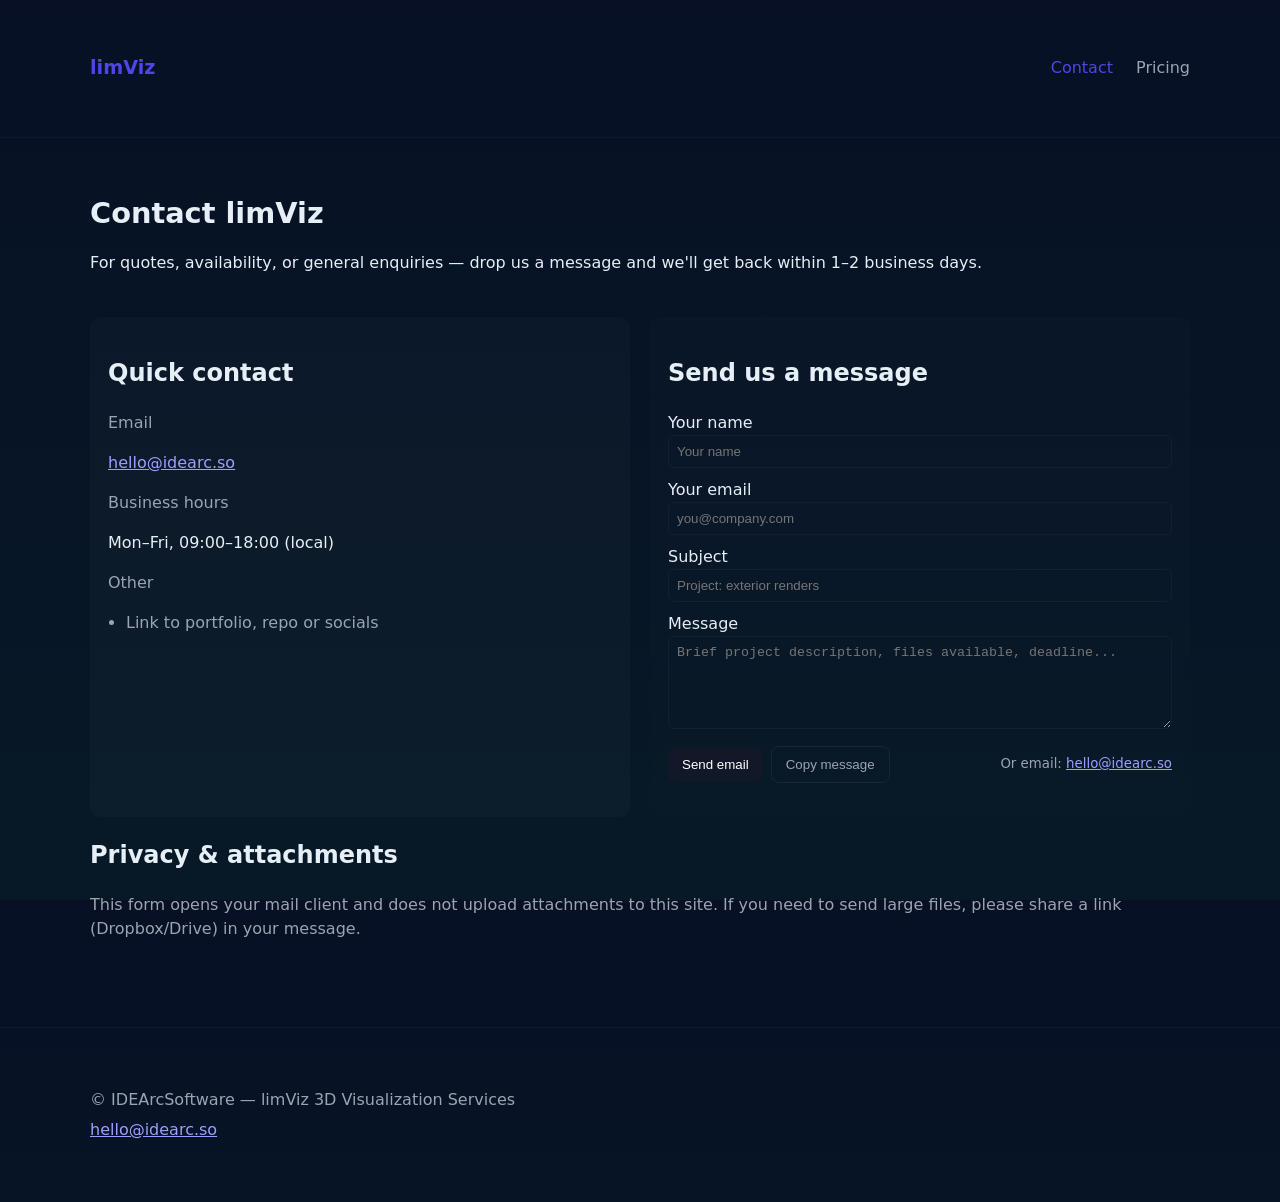
==== docs/contact.html @ 0bfec056 "Add contact page" ====
<!doctype html>
<html lang="en">
<head>
  <meta charset="utf-8" />
  <meta name="viewport" content="width=device-width,initial-scale=1" />
  <title>limViz — Contact</title>
  <meta name="description" content="Contact limViz for 3D visualization quotes, collaboration, and support." />
  <link rel="stylesheet" href="./css/pricing.css" />
</head>
<body>
  <header class="site-header">
    <div class="container">
      <a class="logo" href="./pricing.html">limViz</a>
      <nav aria-label="Primary">
        <a href="./contact.html" class="active">Contact</a>
        <a href="./pricing.html">Pricing</a>
      </nav>
    </div>
  </header>

  <main class="container">
    <section class="hero">
      <h1>Contact limViz</h1>
      <p>For quotes, availability, or general enquiries — drop us a message and we'll get back within 1–2 business days.</p>
    </section>

    <section style="margin-top:18px; display:grid; grid-template-columns: 1fr 1fr; gap:20px;">
      <div style="background:rgba(255,255,255,0.02); padding:18px; border-radius:10px;">
        <h2>Quick contact</h2>
        <p style="color:var(--muted)">Email</p>
        <p><a href="mailto:hello@idearc.so">hello@idearc.so</a></p>

        <p style="color:var(--muted); margin-top:10px;">Business hours</p>
        <p>Mon–Fri, 09:00–18:00 (local)</p>

        <p style="color:var(--muted); margin-top:10px;">Other</p>
        <ul style="padding-left:18px; color:var(--muted); margin:6px 0 0;">
          <li>Link to portfolio, repo or socials</li>
        </ul>
      </div>

      <div style="background:linear-gradient(180deg, rgba(255,255,255,0.01), rgba(255,255,255,0.005)); padding:18px; border-radius:10px;">
        <h2>Send us a message</h2>
        <form id="contactForm" onsubmit="return false;" aria-label="Contact form" style="display:grid; gap:10px;">
          <label>
            Your name
            <input id="name" type="text" required placeholder="Your name" style="width:100%; padding:8px; border-radius:6px; border:1px solid rgba(255,255,255,0.04); background:transparent; color:inherit"/>
          </label>
          <label>
            Your email
            <input id="email" type="email" required placeholder="you@company.com" style="width:100%; padding:8px; border-radius:6px; border:1px solid rgba(255,255,255,0.04); background:transparent; color:inherit"/>
          </label>
          <label>
            Subject
            <input id="subject" type="text" placeholder="Project: exterior renders" style="width:100%; padding:8px; border-radius:6px; border:1px solid rgba(255,255,255,0.04); background:transparent; color:inherit"/>
          </label>
          <label>
            Message
            <textarea id="message" rows="5" required placeholder="Brief project description, files available, deadline..." style="width:100%; padding:8px; border-radius:6px; border:1px solid rgba(255,255,255,0.04); background:transparent; color:inherit"></textarea>
          </label>

          <div style="display:flex; gap:8px; align-items:center;">
            <button id="sendBtn" class="btn">Send email</button>
            <button id="copyBtn" class="btn secondary" type="button">Copy message</button>
            <small style="color:var(--muted); margin-left:auto;">Or email: <a href="mailto:hello@idearc.so">hello@idearc.so</a></small>
          </div>

          <p id="status" style="color:var(--muted); margin:6px 0 0;"></p>
        </form>
      </div>
    </section>

    <section class="faq" style="margin-top:18px;">
      <h2>Privacy & attachments</h2>
      <p style="color:var(--muted)">This form opens your mail client and does not upload attachments to this site. If you need to send large files, please share a link (Dropbox/Drive) in your message.</p>
    </section>
  </main>

  <footer class="site-footer">
    <div class="container">
      <p>© IDEArcSoftware — limViz 3D Visualization Services</p>
      <p><a href="mailto:hello@idearc.so">hello@idearc.so</a></p>
    </div>
  </footer>

  <script>
    (function(){
      const sendBtn = document.getElementById('sendBtn');
      const copyBtn = document.getElementById('copyBtn');
      const status = document.getElementById('status');

      function encodeMailto(to, subject, body) {
        return 'mailto:' + encodeURIComponent(to)
          + '?subject=' + encodeURIComponent(subject)
          + '&body=' + encodeURIComponent(body);
      }

      sendBtn.addEventListener('click', function(e){
        e.preventDefault();
        const name = document.getElementById('name').value.trim();
        const email = document.getElementById('email').value.trim();
        const subject = document.getElementById('subject').value.trim() || 'limViz inquiry';
        const message = document.getElementById('message').value.trim();

        if(!name || !email || !message){
          status.textContent = 'Please fill name, email and message.';
          return;
        }

        const bodyLines = [
          `Name: ${name}`,
          `Email: ${email}`,
          '',
          message,
          '',
          '---',
          'Please attach links to files or references if available.'
        ];
        const body = bodyLines.join('\n');

        // open user mail client
        window.location.href = encodeMailto('hello@idearc.so', subject, body);
        status.textContent = 'Opening your email client…';
      });

      copyBtn.addEventListener('click', function(){
        const name = document.getElementById('name').value.trim();
        const email = document.getElementById('email').value.trim();
        const subject = document.getElementById('subject').value.trim() || 'limViz inquiry';
        const message = document.getElementById('message').value.trim();
        const text = `Subject: ${subject}\nName: ${name}\nEmail: ${email}\n\n${message}`;
        if(navigator.clipboard){
          navigator.clipboard.writeText(text).then(()=>{
            status.textContent = 'Message copied to clipboard — paste into an email.';
            setTimeout(()=> status.textContent = '', 3000);
          });
        } else {
          alert(text);
        }
      });
    })();
  </script>
</body>
</html>
---- docs/css/pricing.css ----
:root{
  --bg:#0f1724;
  --card:#0b1220;
  --accent:#4f46e5;
  --muted:#9aa4b2;
  --surface:#0b1220;
  --glass: rgba(255,255,255,0.03);
  --radius:12px;
  --max-width:1100px;
  --gap:20px;
  font-family: Inter, ui-sans-serif, system-ui, -apple-system, "Segoe UI", Roboto, "Helvetica Neue", Arial;
  color-scheme: dark;
}

*{box-sizing:border-box}
html,body{height:100%}
body{
  margin:0;
  background:linear-gradient(180deg,#071025 0%, #071927 100%);
  color:#e6eef6;
  -webkit-font-smoothing:antialiased;
  -moz-osx-font-smoothing:grayscale;
  line-height:1.5;
}

.container{
  width:95%;
  max-width:var(--max-width);
  margin:0 auto;
  padding:36px 0;
}

.site-header{
  padding:18px 0;
  border-bottom:1px solid rgba(255,255,255,0.03);
}
.site-header .container{display:flex;align-items:center;justify-content:space-between}
.logo{font-weight:700;color:var(--accent);text-decoration:none;font-size:1.2rem}
nav a{color:var(--muted);margin-left:18px;text-decoration:none}
nav a.active{color:var(--accent)}

.hero{padding:18px 0 8px}
.hero h1{margin:0 0 8px;font-size:1.8rem}
.toggle{margin-top:10px;color:var(--muted);font-size:0.95rem}

.pricing-grid{
  display:grid;
  grid-template-columns:repeat(3,1fr);
  gap:var(--gap);
  margin:22px 0;
}
.card{
  background:linear-gradient(180deg, rgba(255,255,255,0.02), rgba(255,255,255,0.01));
  border-radius:var(--radius);
  padding:20px;
  border:1px solid rgba(255,255,255,0.03);
  box-shadow:0 6px 18px rgba(5,8,15,0.6);
}
.card h2{margin:0 0 8px}
.price{font-size:1.4rem;margin:6px 0 12px}
.card ul{padding-left:18px;margin:0 0 10px;color:var(--muted)}
.muted{color:var(--muted);font-size:0.95rem;margin-bottom:12px}

.featured{border:2px solid rgba(79,70,229,0.18);transform:translateY(-6px)}

.cta{
  background:var(--accent);
  color:white;
  border:none;
  padding:10px 14px;
  border-radius:8px;
  cursor:pointer;
  font-weight:600;
}

.add-ons{margin:20px 0;padding:18px;background:var(--glass);border-radius:10px;color:var(--muted)}
.add-ons ul{margin:0;padding-left:18px}

.calculator{margin:20px 0;background:linear-gradient(180deg, rgba(255,255,255,0.01), rgba(255,255,255,0.005));padding:18px;border-radius:10px}
.calculator form{display:grid;grid-template-columns:repeat(auto-fit,minmax(220px,1fr));gap:12px;align-items:center}
.calculator label{font-size:0.95rem;color:var(--muted)}
.estimate{grid-column:1/-1;font-size:1.1rem;margin-top:8px}
.actions{grid-column:1/-1;display:flex;gap:8px}
.btn{padding:10px 14px;border-radius:8px;border:none;background:#111827;color:#fff;text-decoration:none;cursor:pointer}
.btn.secondary{background:transparent;border:1px solid rgba(255,255,255,0.06);color:var(--muted)}

.faq{margin:20px 0}
details summary{cursor:pointer;padding:10px;background:var(--glass);border-radius:8px;margin-bottom:6px}
.site-footer{padding:18px 0;border-top:1px solid rgba(255,255,255,0.03);margin-top:30px}
.site-footer p{margin:6px 0;color:var(--muted)}

@media (max-width:900px){
  .pricing-grid{grid-template-columns:repeat(1,1fr)}
  .calculator form{grid-template-columns:1fr}
}
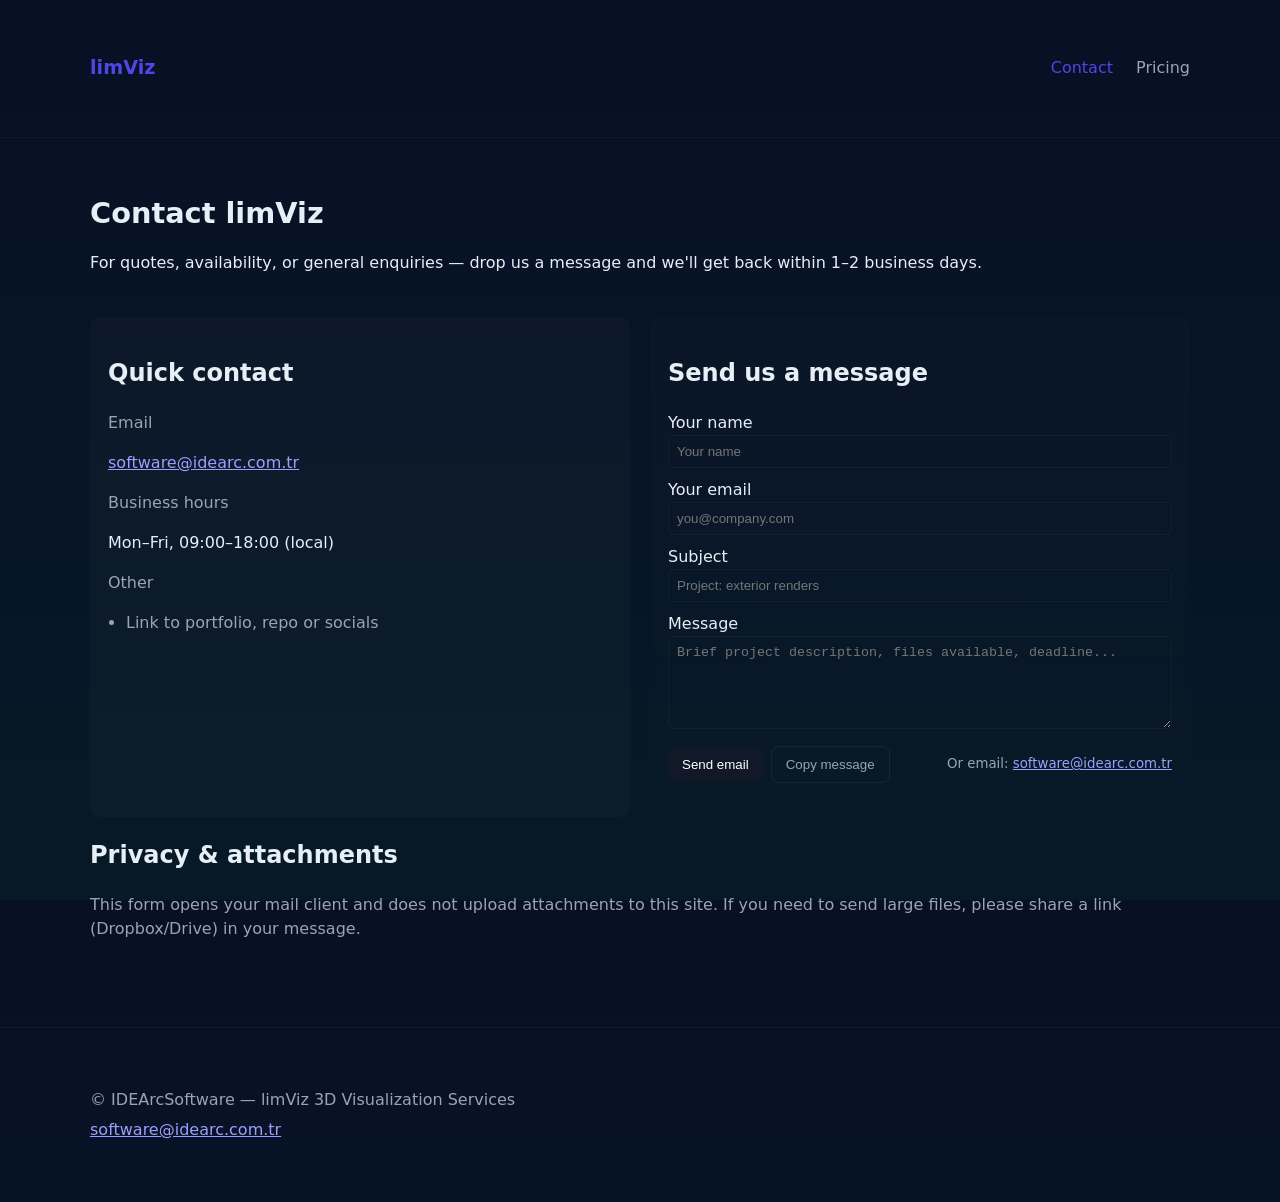
==== commit b2a03fd7: "Update contact email address to software@idearc.com.tr" ====
--- a/docs/contact.html
+++ b/docs/contact.html
@@ -28,7 +28,7 @@
       <div style="background:rgba(255,255,255,0.02); padding:18px; border-radius:10px;">
         <h2>Quick contact</h2>
         <p style="color:var(--muted)">Email</p>
-        <p><a href="mailto:hello@idearc.so">hello@idearc.so</a></p>
+        <p><a href="mailto:software@idearc.com.tr">software@idearc.com.tr</a></p>
 
         <p style="color:var(--muted); margin-top:10px;">Business hours</p>
         <p>Mon–Fri, 09:00–18:00 (local)</p>
@@ -62,7 +62,7 @@
           <div style="display:flex; gap:8px; align-items:center;">
             <button id="sendBtn" class="btn">Send email</button>
             <button id="copyBtn" class="btn secondary" type="button">Copy message</button>
-            <small style="color:var(--muted); margin-left:auto;">Or email: <a href="mailto:hello@idearc.so">hello@idearc.so</a></small>
+            <small style="color:var(--muted); margin-left:auto;">Or email: <a href="mailto:software@idearc.com.tr">software@idearc.com.tr</a></small>
           </div>
 
           <p id="status" style="color:var(--muted); margin:6px 0 0;"></p>
@@ -79,7 +79,7 @@
   <footer class="site-footer">
     <div class="container">
       <p>© IDEArcSoftware — limViz 3D Visualization Services</p>
-      <p><a href="mailto:hello@idearc.so">hello@idearc.so</a></p>
+      <p><a href="mailto:software@idearc.com.tr">software@idearc.com.tr</a></p>
     </div>
   </footer>
 
@@ -119,7 +119,7 @@
         const body = bodyLines.join('\n');
 
         // open user mail client
-        window.location.href = encodeMailto('hello@idearc.so', subject, body);
+        window.location.href = encodeMailto('software@idearc.com.tr', subject, body);
         status.textContent = 'Opening your email client…';
       });
 
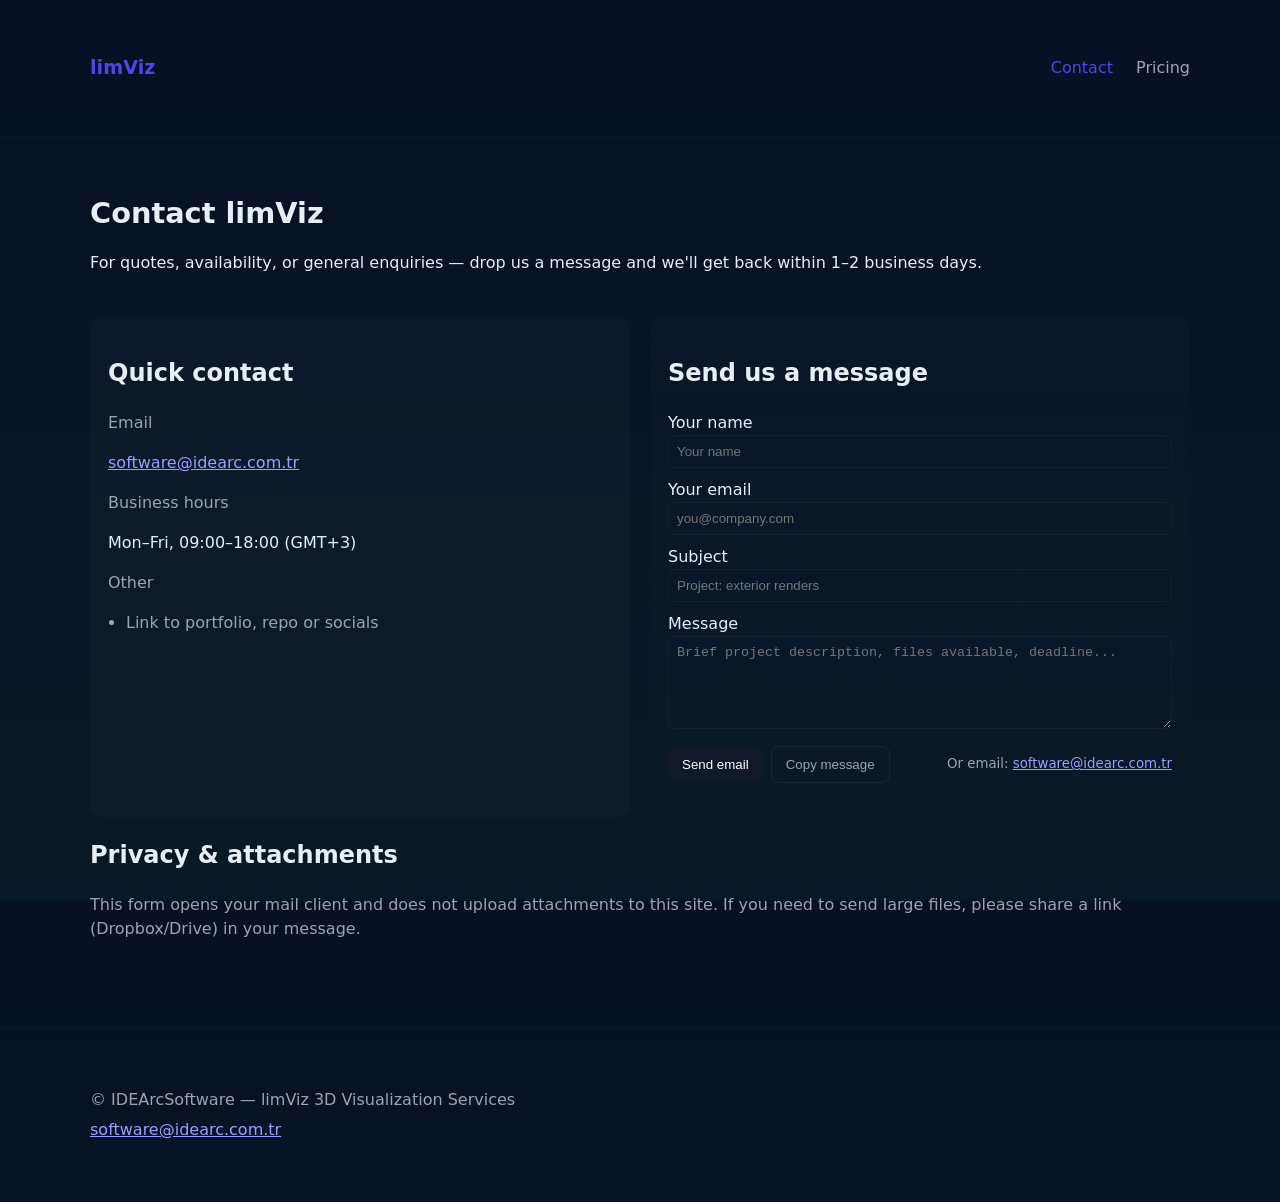
==== commit dbada53c: "Changed time at coNTACT PAGE" ====
--- a/docs/contact.html
+++ b/docs/contact.html
@@ -31,7 +31,7 @@
         <p><a href="mailto:software@idearc.com.tr">software@idearc.com.tr</a></p>
 
         <p style="color:var(--muted); margin-top:10px;">Business hours</p>
-        <p>Mon–Fri, 09:00–18:00 (local)</p>
+        <p>Mon–Fri, 09:00–18:00 (GMT+3)</p>
 
         <p style="color:var(--muted); margin-top:10px;">Other</p>
         <ul style="padding-left:18px; color:var(--muted); margin:6px 0 0;">
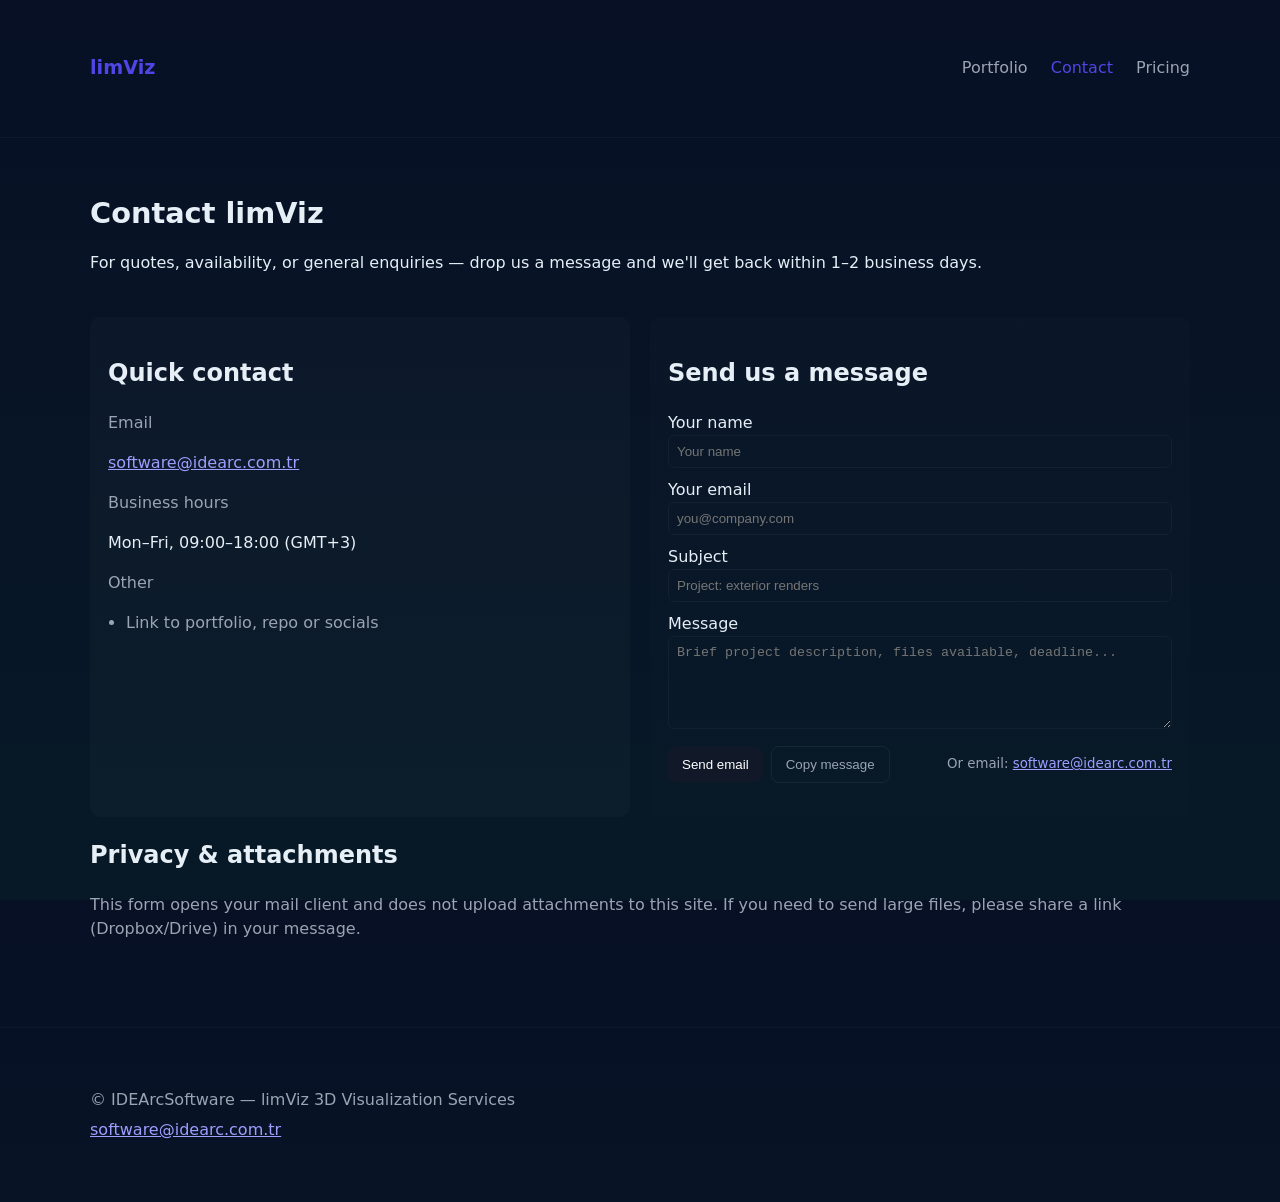
==== commit 17782948: "Added portfolio" ====
--- a/docs/contact.html
+++ b/docs/contact.html
@@ -12,6 +12,7 @@
     <div class="container">
       <a class="logo" href="./pricing.html">limViz</a>
       <nav aria-label="Primary">
+        <a href="./portfolio.html">Portfolio</a>
         <a href="./contact.html" class="active">Contact</a>
         <a href="./pricing.html">Pricing</a>
       </nav>
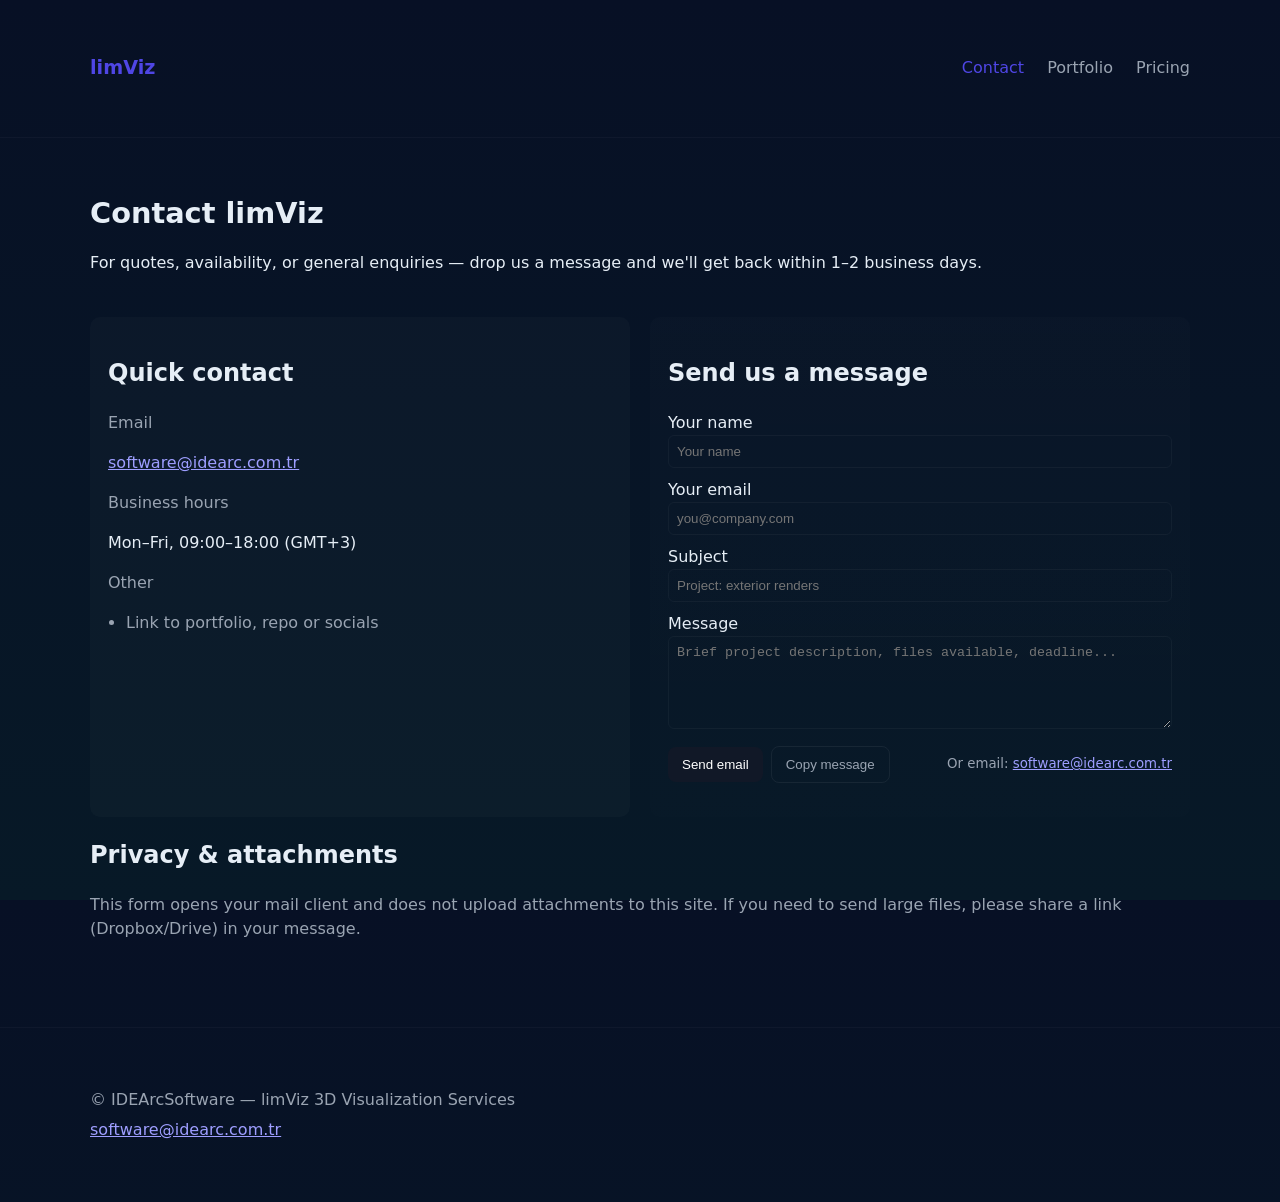
==== commit 4909fc3b: "Reordered navigation links in contact.html" ====
--- a/docs/contact.html
+++ b/docs/contact.html
@@ -12,8 +12,8 @@
     <div class="container">
       <a class="logo" href="./pricing.html">limViz</a>
       <nav aria-label="Primary">
+        <a href="./contact.html" class="active">Contact</a>
         <a href="./portfolio.html">Portfolio</a>
-        <a href="./contact.html" class="active">Contact</a>
         <a href="./pricing.html">Pricing</a>
       </nav>
     </div>
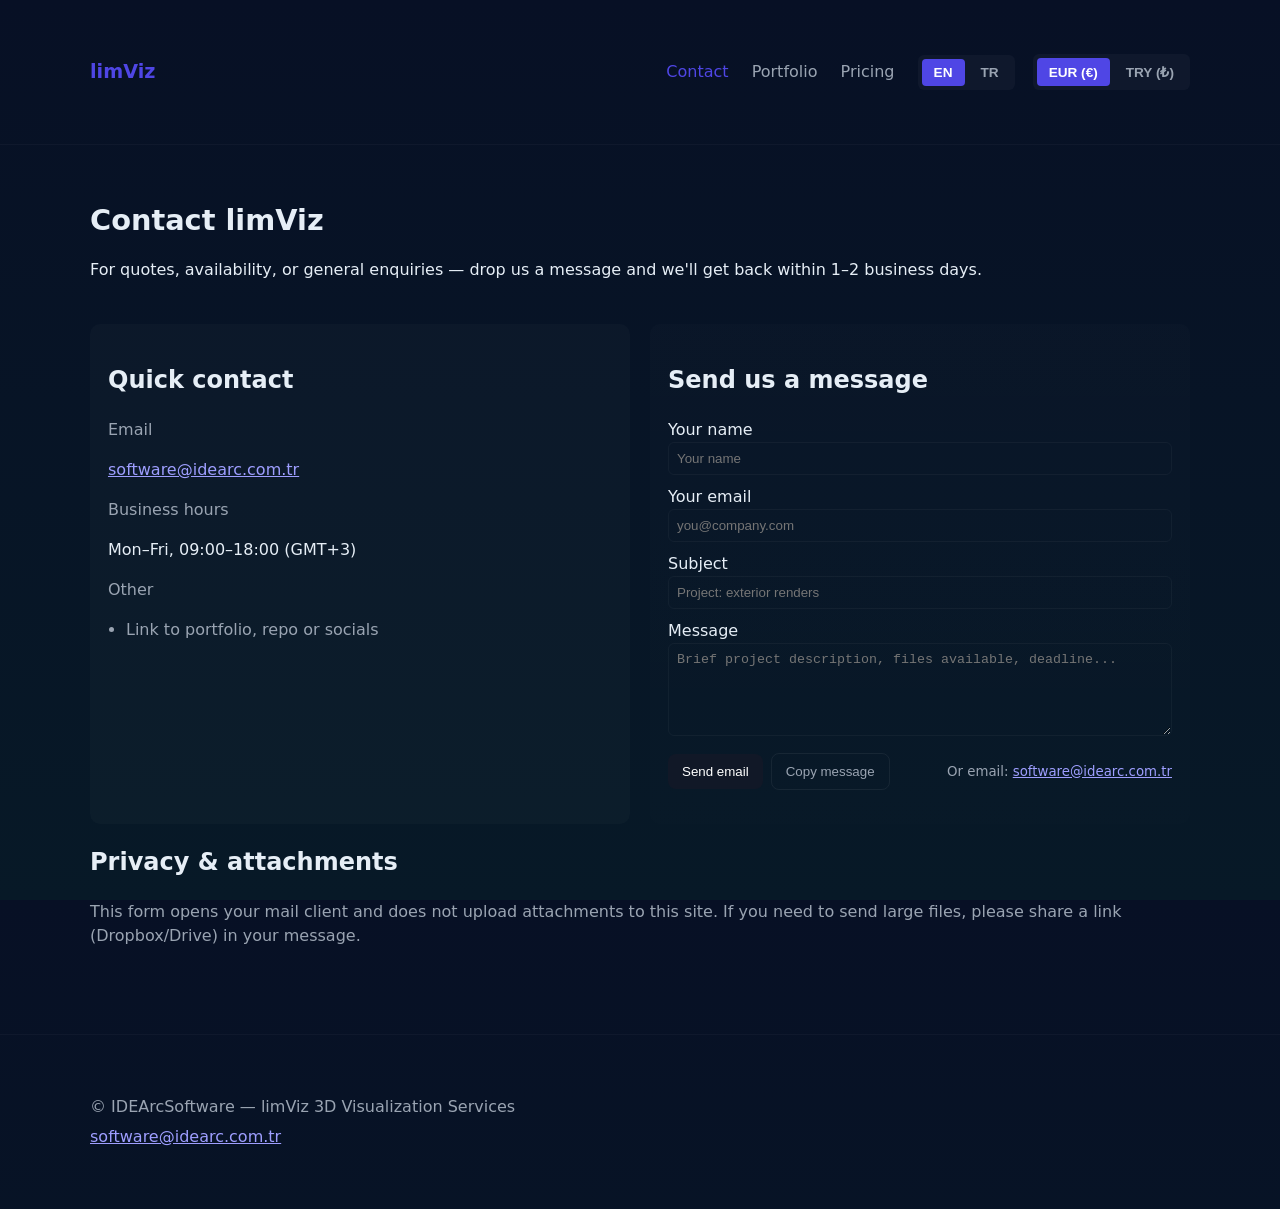
==== commit 19730100: "Added TR/TRY language and currency support" ====
--- a/docs/contact.html
+++ b/docs/contact.html
@@ -3,67 +3,67 @@
 <head>
   <meta charset="utf-8" />
   <meta name="viewport" content="width=device-width,initial-scale=1" />
-  <title>limViz — Contact</title>
+  <title>limViz – Contact</title>
   <meta name="description" content="Contact limViz for 3D visualization quotes, collaboration, and support." />
   <link rel="stylesheet" href="./css/pricing.css" />
 </head>
-<body>
+<body data-i18n-title="contactTitle">
   <header class="site-header">
     <div class="container">
       <a class="logo" href="./pricing.html">limViz</a>
       <nav aria-label="Primary">
-        <a href="./contact.html" class="active">Contact</a>
-        <a href="./portfolio.html">Portfolio</a>
-        <a href="./pricing.html">Pricing</a>
+        <a href="./contact.html" class="active" data-i18n="contact">Contact</a>
+        <a href="./portfolio.html" data-i18n="portfolio">Portfolio</a>
+        <a href="./pricing.html" data-i18n="pricing">Pricing</a>
       </nav>
     </div>
   </header>
 
   <main class="container">
     <section class="hero">
-      <h1>Contact limViz</h1>
-      <p>For quotes, availability, or general enquiries — drop us a message and we'll get back within 1–2 business days.</p>
+      <h1 data-i18n="contactTitle">Contact limViz</h1>
+      <p data-i18n="contactSubtitle">For quotes, availability, or general enquiries – drop us a message and we'll get back within 1–2 business days.</p>
     </section>
 
     <section style="margin-top:18px; display:grid; grid-template-columns: 1fr 1fr; gap:20px;">
       <div style="background:rgba(255,255,255,0.02); padding:18px; border-radius:10px;">
-        <h2>Quick contact</h2>
-        <p style="color:var(--muted)">Email</p>
+        <h2 data-i18n="quickContact">Quick contact</h2>
+        <p style="color:var(--muted)" data-i18n="email">Email</p>
         <p><a href="mailto:software@idearc.com.tr">software@idearc.com.tr</a></p>
 
-        <p style="color:var(--muted); margin-top:10px;">Business hours</p>
-        <p>Mon–Fri, 09:00–18:00 (GMT+3)</p>
+        <p style="color:var(--muted); margin-top:10px;" data-i18n="businessHours">Business hours</p>
+        <p data-i18n="businessHoursTime">Mon–Fri, 09:00–18:00 (GMT+3)</p>
 
-        <p style="color:var(--muted); margin-top:10px;">Other</p>
+        <p style="color:var(--muted); margin-top:10px;" data-i18n="other">Other</p>
         <ul style="padding-left:18px; color:var(--muted); margin:6px 0 0;">
-          <li>Link to portfolio, repo or socials</li>
+          <li data-i18n="portfolioLink">Link to portfolio, repo or socials</li>
         </ul>
       </div>
 
       <div style="background:linear-gradient(180deg, rgba(255,255,255,0.01), rgba(255,255,255,0.005)); padding:18px; border-radius:10px;">
-        <h2>Send us a message</h2>
+        <h2 data-i18n="sendMessage">Send us a message</h2>
         <form id="contactForm" onsubmit="return false;" aria-label="Contact form" style="display:grid; gap:10px;">
           <label>
-            Your name
-            <input id="name" type="text" required placeholder="Your name" style="width:100%; padding:8px; border-radius:6px; border:1px solid rgba(255,255,255,0.04); background:transparent; color:inherit"/>
+            <span data-i18n="yourName">Your name</span>
+            <input id="name" type="text" required data-i18n-placeholder="yourName" placeholder="Your name" style="width:100%; padding:8px; border-radius:6px; border:1px solid rgba(255,255,255,0.04); background:transparent; color:inherit"/>
           </label>
           <label>
-            Your email
+            <span data-i18n="yourEmail">Your email</span>
             <input id="email" type="email" required placeholder="you@company.com" style="width:100%; padding:8px; border-radius:6px; border:1px solid rgba(255,255,255,0.04); background:transparent; color:inherit"/>
           </label>
           <label>
-            Subject
-            <input id="subject" type="text" placeholder="Project: exterior renders" style="width:100%; padding:8px; border-radius:6px; border:1px solid rgba(255,255,255,0.04); background:transparent; color:inherit"/>
+            <span data-i18n="subject">Subject</span>
+            <input id="subject" type="text" data-i18n-placeholder="subjectPlaceholder" placeholder="Project: exterior renders" style="width:100%; padding:8px; border-radius:6px; border:1px solid rgba(255,255,255,0.04); background:transparent; color:inherit"/>
           </label>
           <label>
-            Message
-            <textarea id="message" rows="5" required placeholder="Brief project description, files available, deadline..." style="width:100%; padding:8px; border-radius:6px; border:1px solid rgba(255,255,255,0.04); background:transparent; color:inherit"></textarea>
+            <span data-i18n="message">Message</span>
+            <textarea id="message" rows="5" required data-i18n-placeholder="messagePlaceholder" placeholder="Brief project description, files available, deadline..." style="width:100%; padding:8px; border-radius:6px; border:1px solid rgba(255,255,255,0.04); background:transparent; color:inherit"></textarea>
           </label>
 
           <div style="display:flex; gap:8px; align-items:center;">
-            <button id="sendBtn" class="btn">Send email</button>
-            <button id="copyBtn" class="btn secondary" type="button">Copy message</button>
-            <small style="color:var(--muted); margin-left:auto;">Or email: <a href="mailto:software@idearc.com.tr">software@idearc.com.tr</a></small>
+            <button id="sendBtn" class="btn" data-i18n="sendEmail">Send email</button>
+            <button id="copyBtn" class="btn secondary" type="button" data-i18n="copyMessage">Copy message</button>
+            <small style="color:var(--muted); margin-left:auto;"><span data-i18n="orEmail">Or email:</span> <a href="mailto:software@idearc.com.tr">software@idearc.com.tr</a></small>
           </div>
 
           <p id="status" style="color:var(--muted); margin:6px 0 0;"></p>
@@ -72,18 +72,19 @@
     </section>
 
     <section class="faq" style="margin-top:18px;">
-      <h2>Privacy & attachments</h2>
-      <p style="color:var(--muted)">This form opens your mail client and does not upload attachments to this site. If you need to send large files, please share a link (Dropbox/Drive) in your message.</p>
+      <h2 data-i18n="privacyTitle">Privacy & attachments</h2>
+      <p style="color:var(--muted)" data-i18n="privacyText">This form opens your mail client and does not upload attachments to this site. If you need to send large files, please share a link (Dropbox/Drive) in your message.</p>
     </section>
   </main>
 
   <footer class="site-footer">
     <div class="container">
-      <p>© IDEArcSoftware — limViz 3D Visualization Services</p>
+      <p data-i18n="footerCopyright">© IDEArcSoftware – limViz 3D Visualization Services</p>
       <p><a href="mailto:software@idearc.com.tr">software@idearc.com.tr</a></p>
     </div>
   </footer>
 
+  <script src="./js/i18n.js"></script>
   <script>
     (function(){
       const sendBtn = document.getElementById('sendBtn');
@@ -100,39 +101,38 @@
         e.preventDefault();
         const name = document.getElementById('name').value.trim();
         const email = document.getElementById('email').value.trim();
-        const subject = document.getElementById('subject').value.trim() || 'limViz inquiry';
+        const subject = document.getElementById('subject').value.trim() || window.i18n.t('emailSubjectInquiry');
         const message = document.getElementById('message').value.trim();
 
         if(!name || !email || !message){
-          status.textContent = 'Please fill name, email and message.';
+          status.textContent = window.i18n.t('fillRequired');
           return;
         }
 
         const bodyLines = [
-          `Name: ${name}`,
-          `Email: ${email}`,
+          `${window.i18n.t('emailBodyName')} ${name}`,
+          `${window.i18n.t('emailBodyEmail')} ${email}`,
           '',
           message,
           '',
           '---',
-          'Please attach links to files or references if available.'
+          window.i18n.t('emailBodyAttachment')
         ];
         const body = bodyLines.join('\n');
 
-        // open user mail client
         window.location.href = encodeMailto('software@idearc.com.tr', subject, body);
-        status.textContent = 'Opening your email client…';
+        status.textContent = window.i18n.t('openingEmail');
       });
 
       copyBtn.addEventListener('click', function(){
         const name = document.getElementById('name').value.trim();
         const email = document.getElementById('email').value.trim();
-        const subject = document.getElementById('subject').value.trim() || 'limViz inquiry';
+        const subject = document.getElementById('subject').value.trim() || window.i18n.t('emailSubjectInquiry');
         const message = document.getElementById('message').value.trim();
-        const text = `Subject: ${subject}\nName: ${name}\nEmail: ${email}\n\n${message}`;
+        const text = `${window.i18n.t('subject')}: ${subject}\n${window.i18n.t('emailBodyName')} ${name}\n${window.i18n.t('emailBodyEmail')} ${email}\n\n${message}`;
         if(navigator.clipboard){
           navigator.clipboard.writeText(text).then(()=>{
-            status.textContent = 'Message copied to clipboard — paste into an email.';
+            status.textContent = window.i18n.t('copiedClipboard');
             setTimeout(()=> status.textContent = '', 3000);
           });
         } else {
@@ -142,4 +142,4 @@
     })();
   </script>
 </body>
-</html>
+</html>
--- a/docs/css/pricing.css
+++ b/docs/css/pricing.css
@@ -92,4 +92,49 @@
 @media (max-width:900px){
   .pricing-grid{grid-template-columns:repeat(1,1fr)}
   .calculator form{grid-template-columns:1fr}
-}+  nav {
+    display: flex;
+    flex-wrap: wrap;
+    gap: 8px;
+  }
+  
+  .lang-toggle, .currency-toggle {
+    margin-left: 0;
+    margin-top: 8px;
+  }
+}
+
+/* Add these styles to your existing pricing.css file */
+
+/* Language and Currency Toggle Styles */
+.lang-toggle, .currency-toggle {
+  display: inline-flex;
+  gap: 4px;
+  margin-left: 18px;
+  background: rgba(255,255,255,0.03);
+  padding: 4px;
+  border-radius: 6px;
+}
+
+.lang-btn, .currency-btn {
+  background: transparent;
+  border: none;
+  color: var(--muted);
+  padding: 6px 12px;
+  border-radius: 4px;
+  cursor: pointer;
+  font-size: 0.85rem;
+  font-weight: 600;
+  transition: all 0.2s;
+  white-space: nowrap;
+}
+
+.lang-btn:hover, .currency-btn:hover {
+  color: #e6eef6;
+}
+
+.lang-btn.active, .currency-btn.active {
+  background: var(--accent);
+  color: white;
+}
+
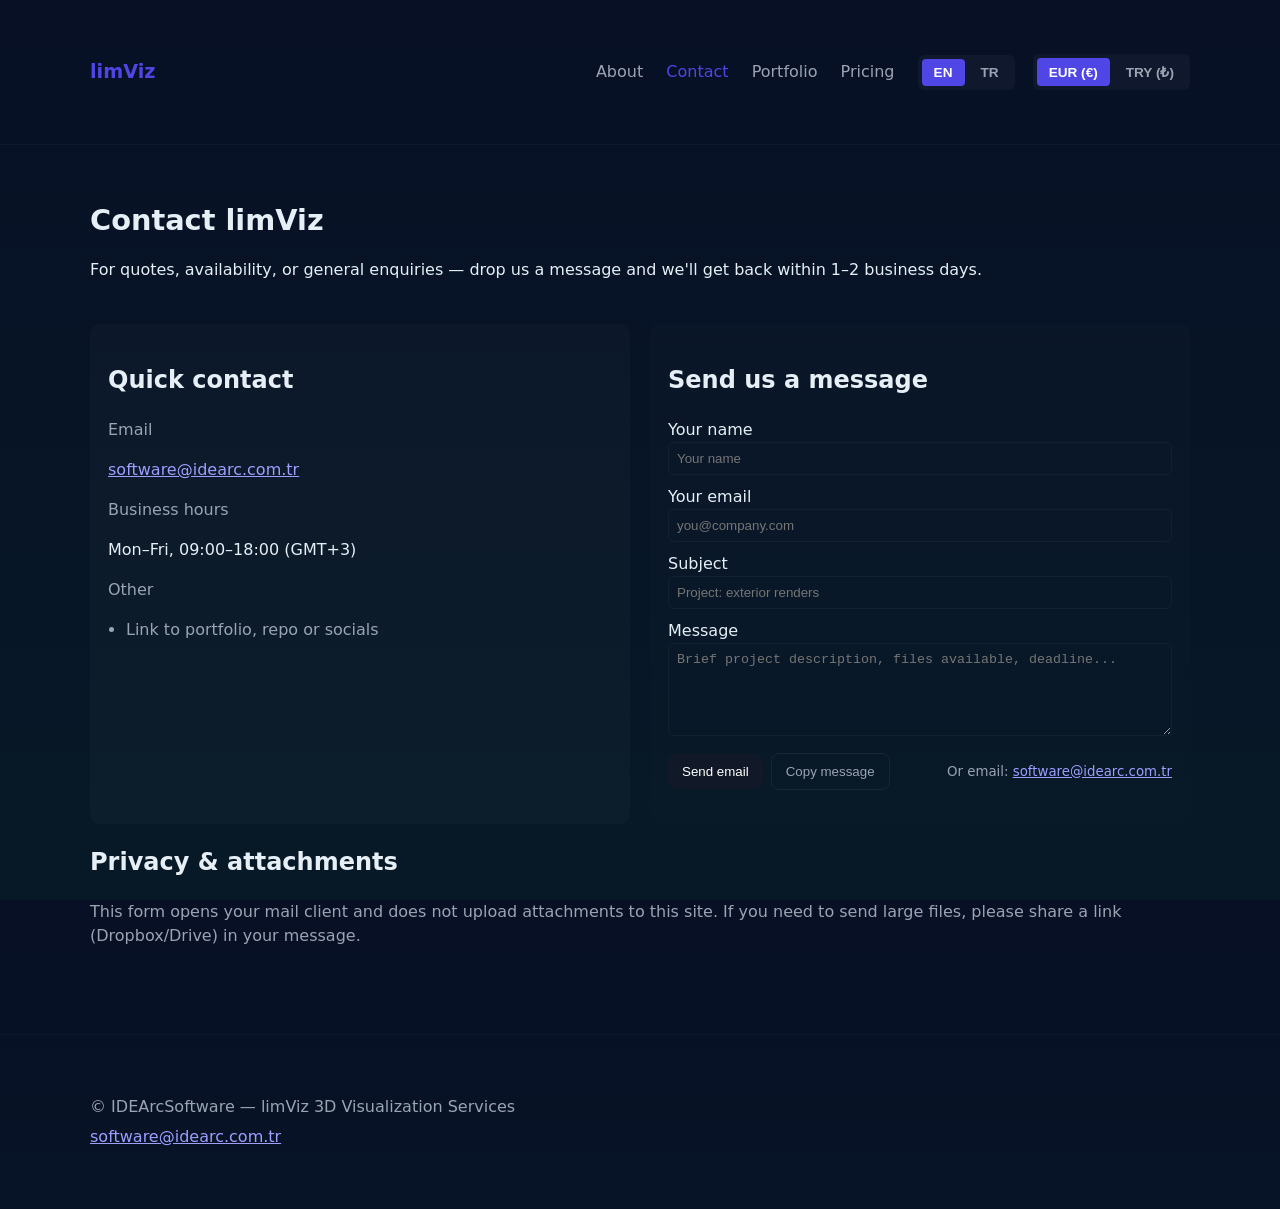
==== commit 40ceac48: "Added about page" ====
--- a/docs/contact.html
+++ b/docs/contact.html
@@ -12,6 +12,7 @@
     <div class="container">
       <a class="logo" href="./pricing.html">limViz</a>
       <nav aria-label="Primary">
+        <a href="./about.html" data-i18n="about">About</a>
         <a href="./contact.html" class="active" data-i18n="contact">Contact</a>
         <a href="./portfolio.html" data-i18n="portfolio">Portfolio</a>
         <a href="./pricing.html" data-i18n="pricing">Pricing</a>
